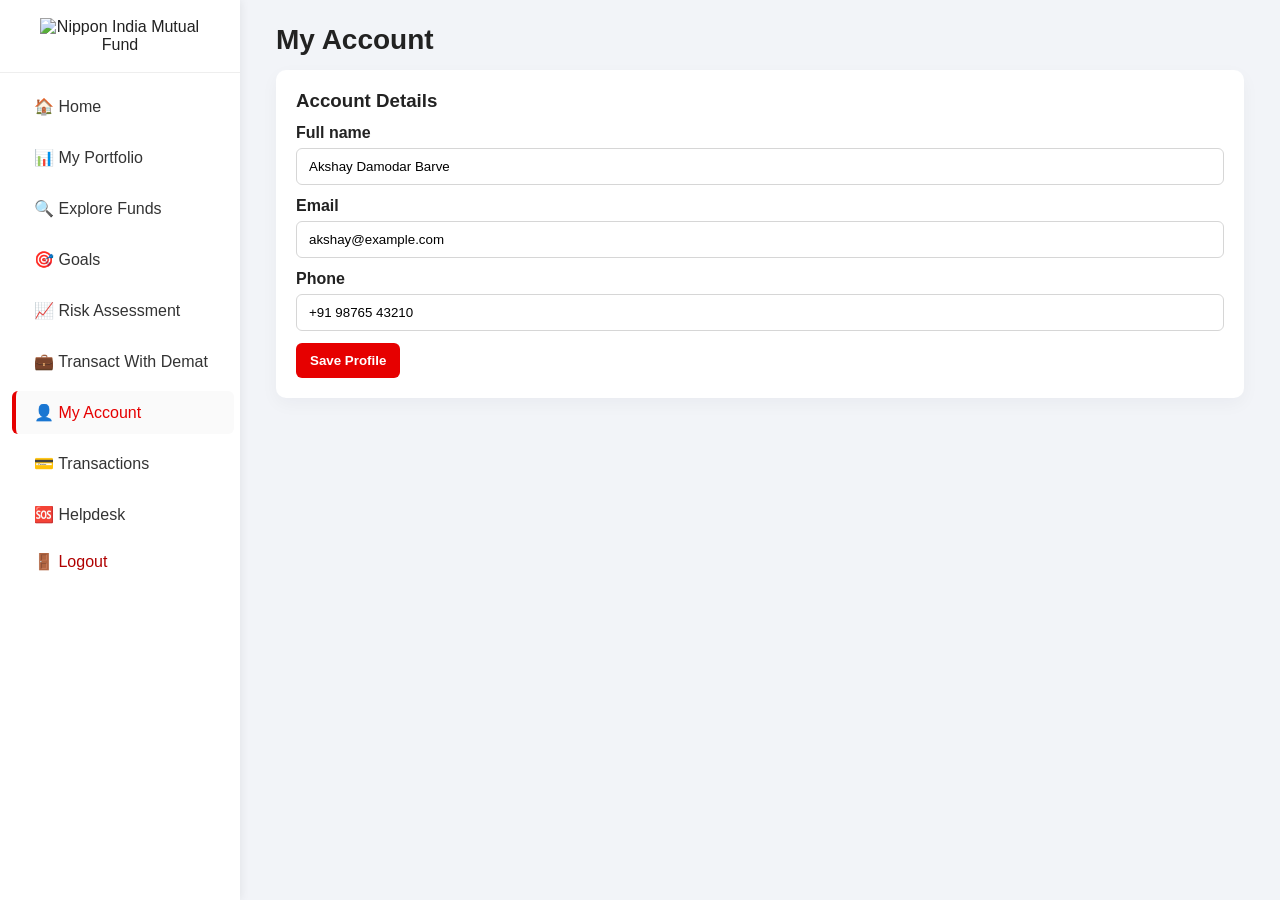
==== account.html @ 7ee72890 "Describe your changes" ====
<!DOCTYPE html>
<html lang="en">
<head>
  <meta charset="utf-8"/>
  <meta name="viewport" content="width=device-width,initial-scale=1"/>
  <title>My Account</title>
  <link rel="stylesheet" href="style.css"/>
  <script 
    src="https://assets.adobedtm.com/211aa321f662/8b092bfaa093/launch-305ed3d14c51-development.min.js" 
    async>
  </script>
  <script>
    window.digitalData = window.digitalData || {};
    window.digitalData.page = { pageInfo: { pageName: "My Account" } };
  </script>
</head>
<body>
  <aside class="sidebar">
    <div class="logo"><img src="https://mf.nipponindiaim.com/SiteCollectionImages/nipponindia-mutual-fund-logo.webp?v=1" alt="Nippon India Mutual Fund"></div>
    <nav class="nav">
      <a href="index.html">🏠 <span>Home</span></a>
      <a href="portfolio.html">📊 <span>My Portfolio</span></a>
      <a href="explore.html">🔍 <span>Explore Funds</span></a>
      <a href="goals.html">🎯 <span>Goals</span></a>
      <a href="risk.html">📈 <span>Risk Assessment</span></a>
      <a href="demat.html">💼 <span>Transact With Demat</span></a>
      <a href="account.html">👤 <span>My Account</span></a>
      <a href="transactions.html">💳 <span>Transactions</span></a>
      <a href="helpdesk.html">🆘 <span>Helpdesk</span></a>
      <a href="logout.html" class="logout">🚪 <span>Logout</span></a>
    </nav>
  </aside>

  <div class="main">
    <div class="header"><h2>My Account</h2></div>

    <section>
      <div class="form-box">
        <h3>Account Details</h3>
        <label>Full name</label>
        <input type="text" value="Akshay Damodar Barve">

        <label>Email</label>
        <input type="text" value="akshay@example.com">

        <label>Phone</label>
        <input type="text" value="+91 98765 43210">

        <button class="btn" style="margin-top:12px;">Save Profile</button>
      </div>
    </section>
  </div>

  <script src="script.js"></script>
</body>
</html>
---- style.css ----
/* style.css - shared site stylesheet */

/* General Reset */
* {
  margin: 0;
  padding: 0;
  box-sizing: border-box;
  font-family: "Segoe UI", Tahoma, Geneva, Verdana, sans-serif;
}

:root{
  --accent: #e60000;
  --muted: #666;
  --bg: #f2f4f8;
  --card: #fff;
}

/* Layout */
body {
  display: flex;
  background-color: var(--bg);
  color: #222;
  min-height: 100vh;
}

/* Sidebar */
.sidebar {
  width: 240px;
  background-color: var(--card);
  height: 100vh;
  box-shadow: 2px 0 8px rgba(0,0,0,0.06);
  position: fixed;
  display: flex;
  flex-direction: column;
  padding-bottom: 20px;
}

.sidebar .logo{
  text-align: center;
  padding: 18px 10px;
  border-bottom: 1px solid #eee;
}

.sidebar .logo img{
  max-width: 160px;
  height: auto;
}

/* Nav */
.nav {
  display:flex;
  flex-direction: column;
  margin-top: 8px;
  padding-left: 6px;
}

.nav a {
  padding: 12px 18px;
  color: #333;
  text-decoration: none;
  display: block;
  border-left: 4px solid transparent;
  margin: 4px 6px;
  border-radius: 6px;
  transition: all 0.18s ease;
}

.nav a:hover,
.nav a.active {
  background-color: #fafafa;
  border-left: 4px solid var(--accent);
  color: var(--accent);
}

.nav a.logout {
  margin-top: auto;
  color: #b00000;
}

/* Main area */
.main {
  margin-left: 240px;
  padding: 24px 36px;
  width: calc(100% - 240px);
}

/* Header */
.header {
  display:flex;
  justify-content:space-between;
  align-items:center;
  margin-bottom: 14px;
}
.header h2{
  font-size: 28px;
}
.header .user-name{
  color: var(--accent);
  font-weight: 700;
}

/* Cards and boxes */
.section-title {
  font-size: 18px;
  margin-bottom: 12px;
  color: #333;
  font-weight: 700;
}

.row {
  display:flex;
  gap: 18px;
  flex-wrap:wrap;
}

.card {
  background: var(--card);
  padding: 18px;
  border-radius: 10px;
  box-shadow: 0 6px 18px rgba(16,24,40,0.04);
  min-width: 240px;
  flex: 1;
}

.card h4{ font-size: 1rem; margin-bottom:8px; }
.card p{ color: var(--muted); font-size: 0.9rem; margin-bottom:10px; }
.amount { font-weight: 700; font-size: 1.1rem; margin-bottom:8px; }

.btn {
  background-color: var(--accent);
  color: white;
  border: none;
  padding: 10px 14px;
  border-radius: 6px;
  cursor: pointer;
  display: inline-block;
  font-weight: 600;
}

.btn.secondary {
  background: #555;
}

/* Form styles used in many pages */
.form-box {
  background: var(--card);
  padding: 20px;
  border-radius: 10px;
  box-shadow: 0 6px 18px rgba(16,24,40,0.04);
  max-width: 1000px;
}

.form-box label { display:block; margin-top:12px; font-weight:600; }
.form-box input[type="text"],
.form-box input[type="number"],
.form-box select,
.form-box textarea {
  width:100%;
  padding:10px 12px;
  margin-top:6px;
  border:1px solid #d6d6d6;
  border-radius:6px;
}

.small {
  width:200px;
}

/* Footer small text */
.muted { color: var(--muted); font-size: 0.9rem; margin-top: 10px; }

/* Responsive */
@media (max-width: 900px) {
  .sidebar { width: 64px; }
  .sidebar .logo img { max-width: 46px; }
  .main { margin-left:64px; padding: 16px; width: calc(100% - 64px); }
  .nav a { padding-left:8px; text-align:center; }
  .nav a span { display:none; }
  .row { flex-direction: column; }
}
@media (max-width:480px) {
  .main { padding: 12px; }
}
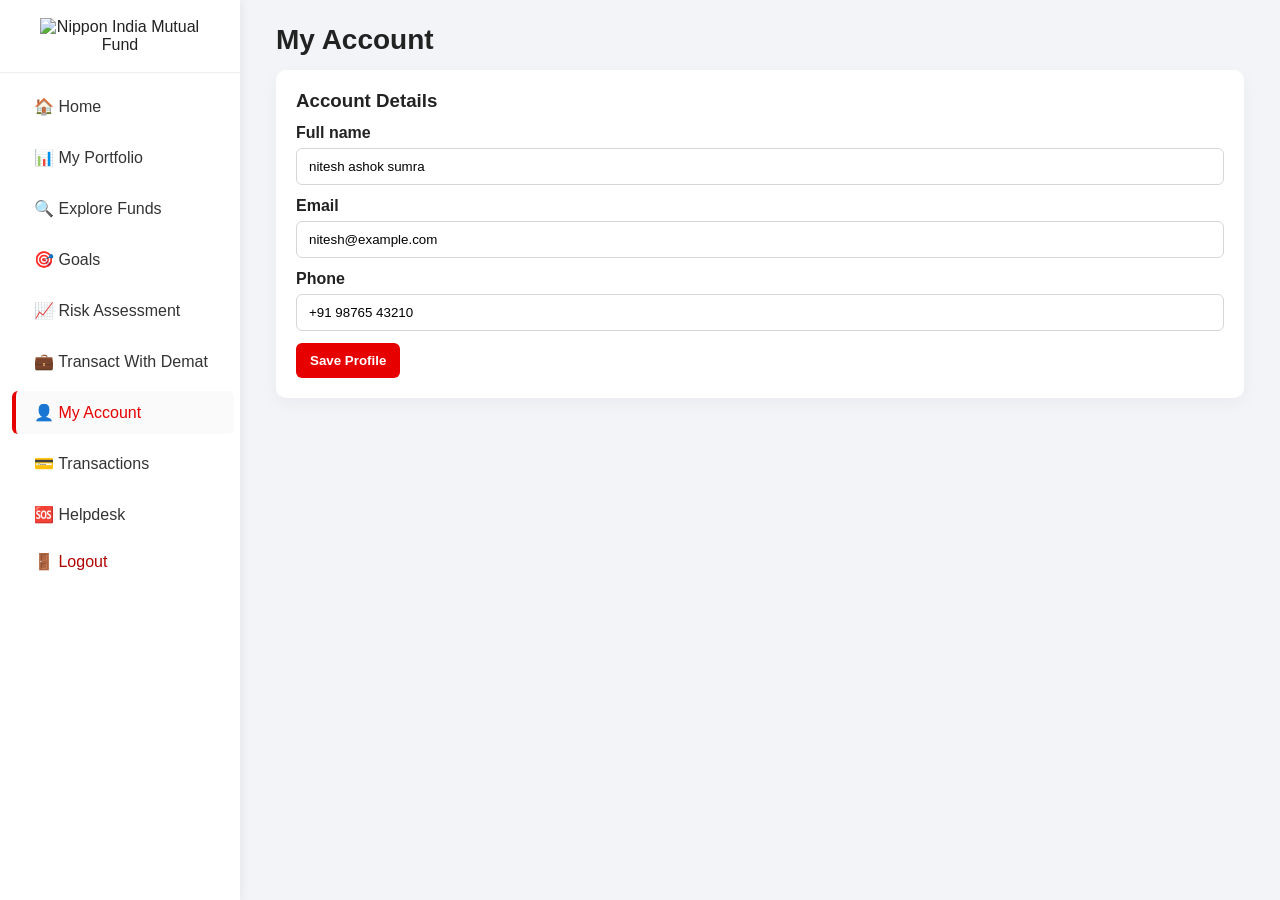
==== commit 344090ce: "Your commit message here" ====
--- a/account.html
+++ b/account.html
@@ -5,30 +5,30 @@
   <meta name="viewport" content="width=device-width,initial-scale=1"/>
   <title>My Account</title>
   <link rel="stylesheet" href="style.css"/>
+  <script>
+    window.digitalData = window.digitalData || {};
+    window.digitalData.page = { pageInfo: { pageName: "My Account" } };
+  </script>
   <script 
     src="https://assets.adobedtm.com/211aa321f662/8b092bfaa093/launch-305ed3d14c51-development.min.js" 
     async>
-  </script>
-  <script>
-    window.digitalData = window.digitalData || {};
-    window.digitalData.page = { pageInfo: { pageName: "My Account" } };
   </script>
 </head>
 <body>
   <aside class="sidebar">
     <div class="logo"><img src="https://mf.nipponindiaim.com/SiteCollectionImages/nipponindia-mutual-fund-logo.webp?v=1" alt="Nippon India Mutual Fund"></div>
-    <nav class="nav">
-      <a href="index.html">🏠 <span>Home</span></a>
-      <a href="portfolio.html">📊 <span>My Portfolio</span></a>
-      <a href="explore.html">🔍 <span>Explore Funds</span></a>
-      <a href="goals.html">🎯 <span>Goals</span></a>
-      <a href="risk.html">📈 <span>Risk Assessment</span></a>
-      <a href="demat.html">💼 <span>Transact With Demat</span></a>
-      <a href="account.html">👤 <span>My Account</span></a>
-      <a href="transactions.html">💳 <span>Transactions</span></a>
-      <a href="helpdesk.html">🆘 <span>Helpdesk</span></a>
-      <a href="logout.html" class="logout">🚪 <span>Logout</span></a>
-    </nav>
+  <nav class="nav">
+  <a href="index.html" data-track="nav_home">🏠 <span>Home</span></a>
+  <a href="portfolio.html" data-track="nav_portfolio">📊 <span>My Portfolio</span></a>
+  <a href="explore.html" data-track="nav_explore">🔍 <span>Explore Funds</span></a>
+  <a href="goals.html" data-track="nav_goals">🎯 <span>Goals</span></a>
+  <a href="risk.html" data-track="nav_risk">📈 <span>Risk Assessment</span></a>
+  <a href="demat.html" data-track="nav_demat">💼 <span>Transact With Demat</span></a>
+  <a href="account.html" data-track="nav_account">👤 <span>My Account</span></a>
+  <a href="transactions.html" data-track="nav_transactions">💳 <span>Transactions</span></a>
+  <a href="helpdesk.html" data-track="nav_helpdesk">🆘 <span>Helpdesk</span></a>
+  <a href="logout.html" class="logout" data-track="nav_logout">🚪 <span>Logout</span></a>
+</nav>
   </aside>
 
   <div class="main">
@@ -38,15 +38,15 @@
       <div class="form-box">
         <h3>Account Details</h3>
         <label>Full name</label>
-        <input type="text" value="Akshay Damodar Barve">
+        <input type="text" value="nitesh ashok sumra">
 
         <label>Email</label>
-        <input type="text" value="akshay@example.com">
+        <input type="text" value="nitesh@example.com">
 
         <label>Phone</label>
         <input type="text" value="+91 98765 43210">
 
-        <button class="btn" style="margin-top:12px;">Save Profile</button>
+        <button class="btn" style="margin-top:12px;" data-track="btn_save_profile">Save Profile</button>
       </div>
     </section>
   </div>
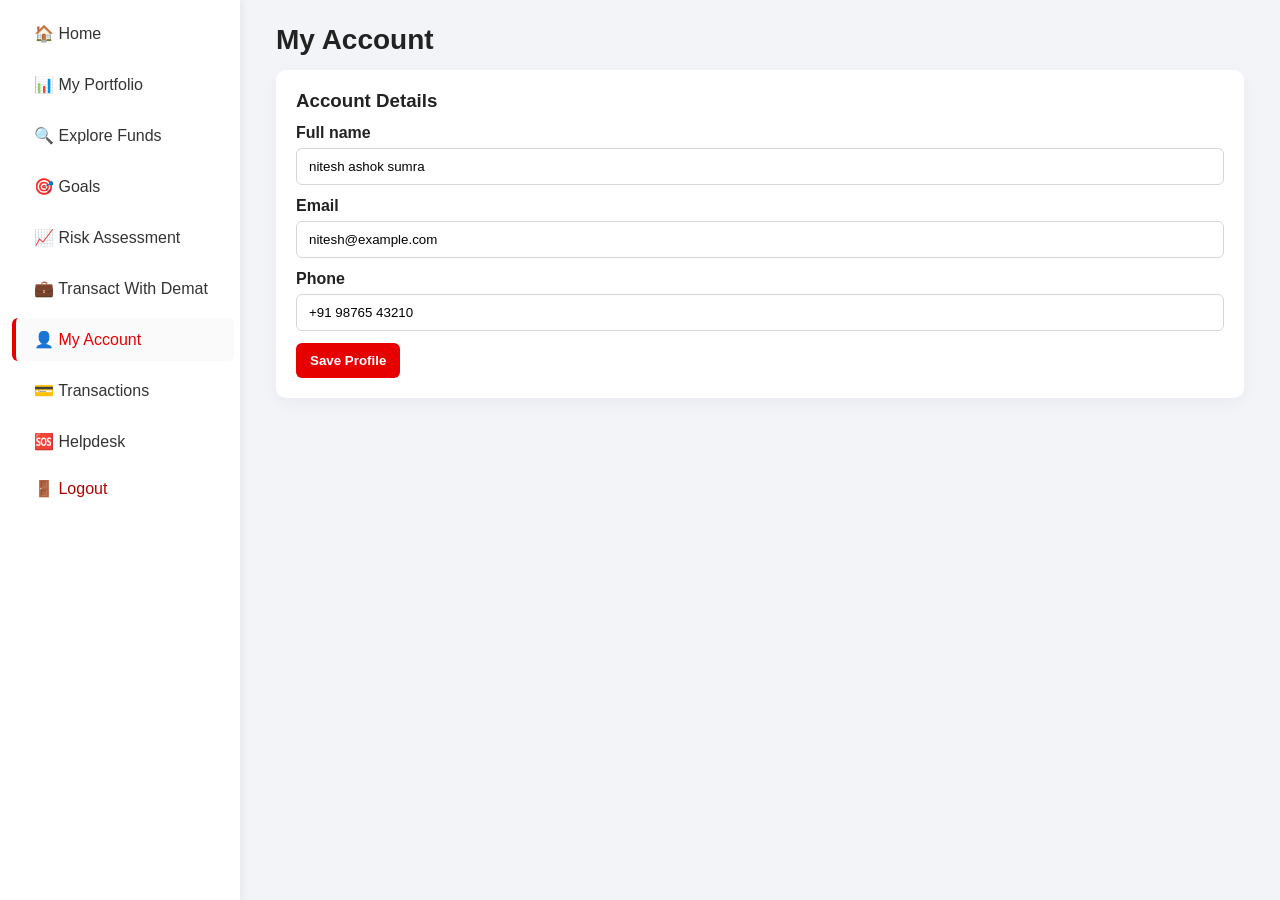
==== commit 519fca0b: "Fix Adobe Analytics tracking and placeholder issue" ====
--- a/account.html
+++ b/account.html
@@ -9,14 +9,12 @@
     window.digitalData = window.digitalData || {};
     window.digitalData.page = { pageInfo: { pageName: "My Account" } };
   </script>
-  <script 
-    src="https://assets.adobedtm.com/211aa321f662/8b092bfaa093/launch-305ed3d14c51-development.min.js" 
-    async>
-  </script>
+ <script src="https://assets.adobedtm.com/211aa321f662/8b092bfaa093/launch-305ed3d14c51-development.min.js" async></script>
+ 
 </head>
 <body>
   <aside class="sidebar">
-    <div class="logo"><img src="https://mf.nipponindiaim.com/SiteCollectionImages/nipponindia-mutual-fund-logo.webp?v=1" alt="Nippon India Mutual Fund"></div>
+    <!-- <div class="logo"><img src="https://mf.nipponindiaim.com/SiteCollectionImages/nipponindia-mutual-fund-logo.webp?v=1" alt="Nippon India Mutual Fund"></div> -->
   <nav class="nav">
   <a href="index.html" data-track="nav_home">🏠 <span>Home</span></a>
   <a href="portfolio.html" data-track="nav_portfolio">📊 <span>My Portfolio</span></a>
